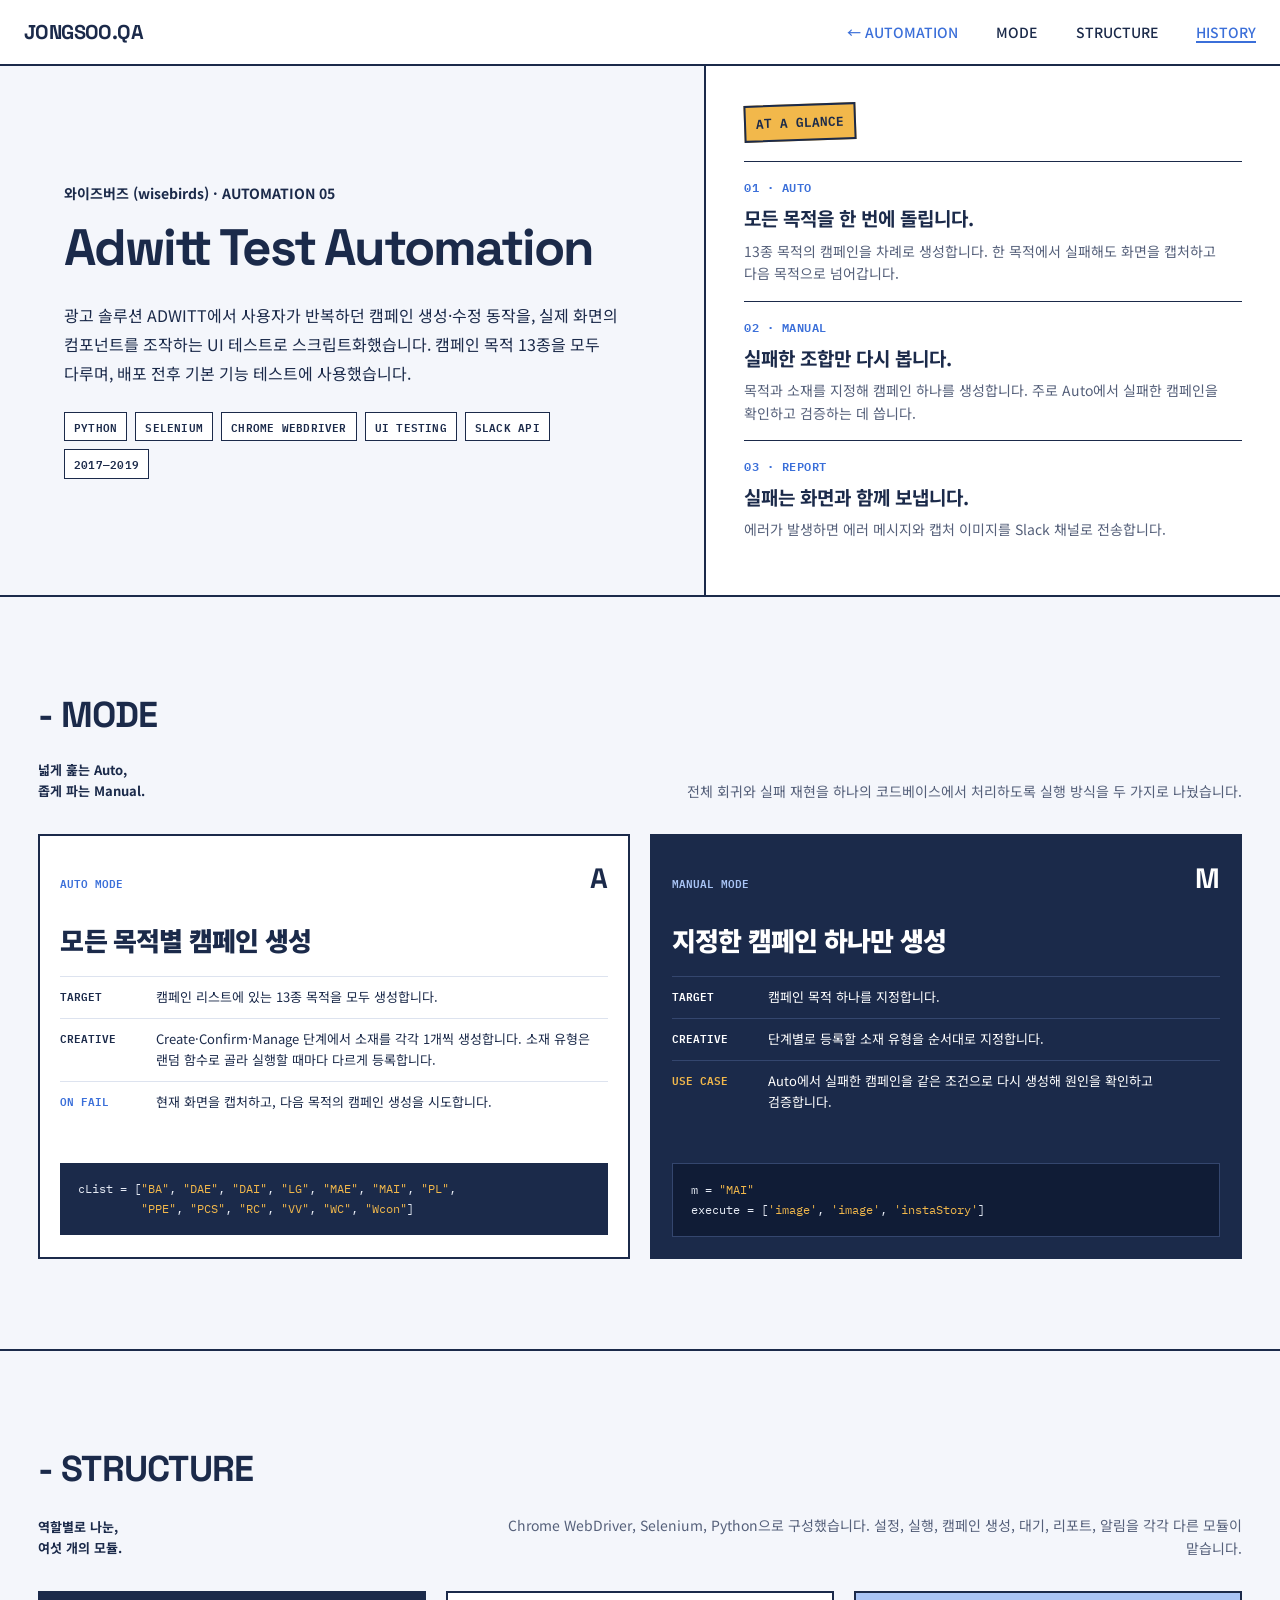
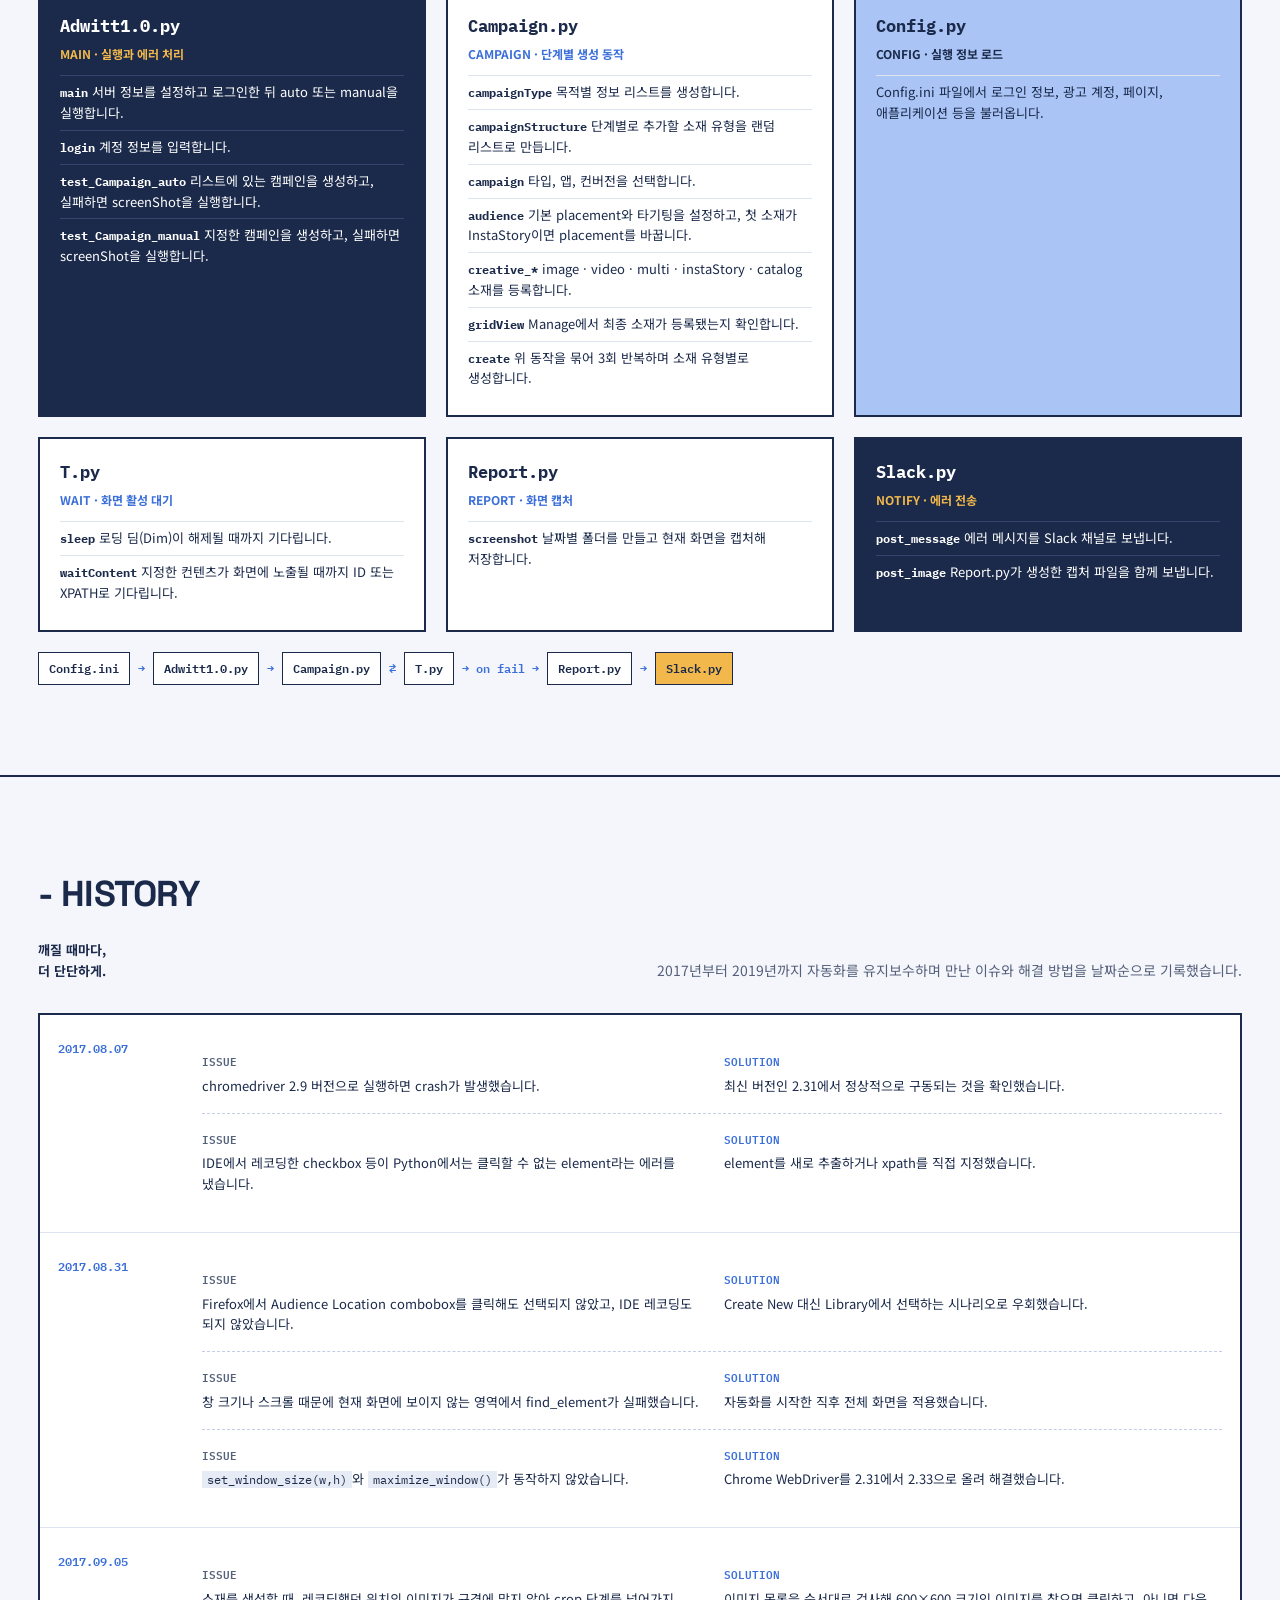
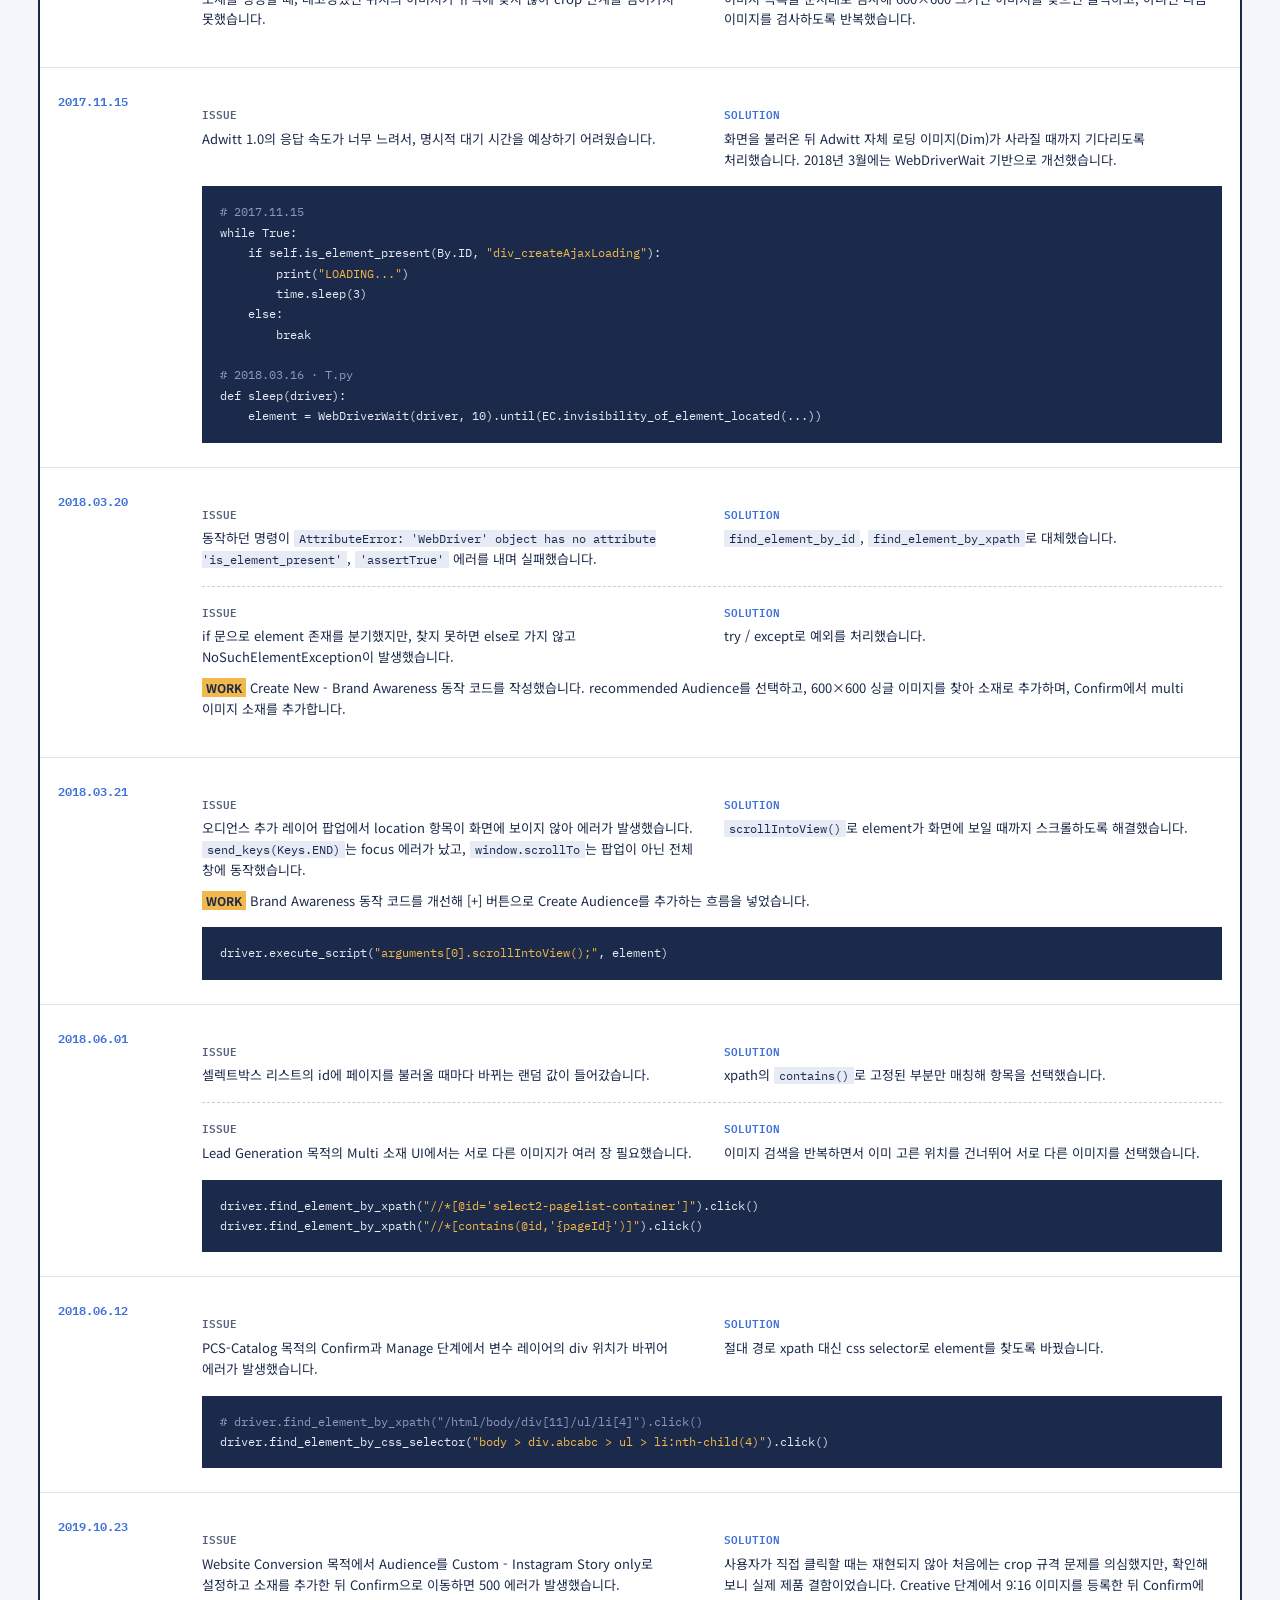
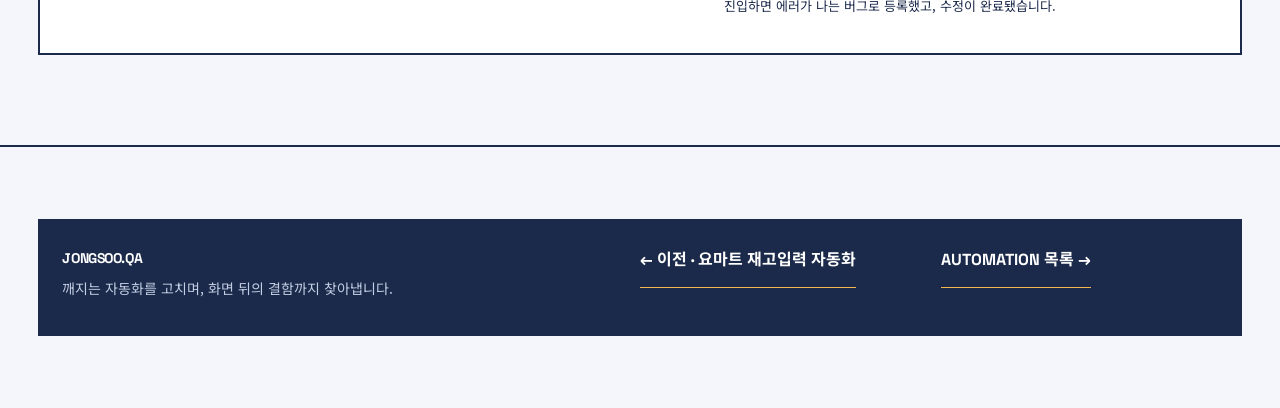
==== automation/adwitt.html @ 7de63904 "feat: 자동화 카드별 상세 문서 페이지를 추가한다 - Finda Automation, TC Generator Agent, 요마트 재고입력, Adwitt 상세 페이지를 추가한다 " ====
<!doctype html>
<html lang="ko">
<head>
  <meta charset="utf-8">
  <meta name="viewport" content="width=device-width, initial-scale=1">
  <title>Adwitt Test Automation — JONGSOO.QA</title>
  <meta name="description" content="Python과 Selenium으로 광고 솔루션 ADWITT의 목적별 캠페인 생성을 자동화한 UI 테스트">
  <link rel="preconnect" href="https://fonts.googleapis.com">
  <link rel="preconnect" href="https://fonts.gstatic.com" crossorigin>
  <link href="https://fonts.googleapis.com/css2?family=IBM+Plex+Mono:wght@500;600&family=Noto+Sans+KR:wght@400;500;700;900&family=Space+Grotesk:wght@600;700&display=swap" rel="stylesheet">
  <link rel="stylesheet" href="../css/style.css">
</head>
<body class="detail">
  <header class="topbar">
    <a class="brand" href="../index.html">JONGSOO.QA</a>
    <nav>
      <a class="back" href="../index.html#automation">← AUTOMATION</a>
      <a href="#mode">MODE</a>
      <a href="#structure">STRUCTURE</a>
      <a href="#history">HISTORY</a>
    </nav>
  </header>

  <main id="top">
    <section class="hero">
      <div class="hero-copy">
        <p class="eyebrow">와이즈버즈 (wisebirds) · AUTOMATION 05</p>
        <h1>Adwitt Test Automation</h1>
        <p class="hero-summary">
          광고 솔루션 ADWITT에서 사용자가 반복하던 캠페인 생성·수정 동작을, 실제 화면의 컴포넌트를 조작하는 UI 테스트로 스크립트화했습니다.
          캠페인 목적 13종을 모두 다루며, 배포 전후 기본 기능 테스트에 사용했습니다.
        </p>
        <ul class="chips">
          <li>PYTHON</li>
          <li>SELENIUM</li>
          <li>CHROME WEBDRIVER</li>
          <li>UI TESTING</li>
          <li>SLACK API</li>
          <li>2017—2019</li>
        </ul>
      </div>

      <aside class="why">
        <span class="tag">AT A GLANCE</span>
        <article>
          <p class="why-key">01 · AUTO</p>
          <h2>모든 목적을 한 번에 돌립니다.</h2>
          <p>13종 목적의 캠페인을 차례로 생성합니다. 한 목적에서 실패해도 화면을 캡처하고 다음 목적으로 넘어갑니다.</p>
        </article>
        <article>
          <p class="why-key">02 · MANUAL</p>
          <h2>실패한 조합만 다시 봅니다.</h2>
          <p>목적과 소재를 지정해 캠페인 하나를 생성합니다. 주로 Auto에서 실패한 캠페인을 확인하고 검증하는 데 씁니다.</p>
        </article>
        <article>
          <p class="why-key">03 · REPORT</p>
          <h2>실패는 화면과 함께 보냅니다.</h2>
          <p>에러가 발생하면 에러 메시지와 캡처 이미지를 Slack 채널로 전송합니다.</p>
        </article>
      </aside>
    </section>

    <section class="floor" id="mode">
      <div class="floor-head">
        <h2 class="floor-title">- MODE</h2>
        <p class="floor-sub">넓게 훑는 Auto,<br>좁게 파는 Manual.</p>
        <p class="floor-lead">전체 회귀와 실패 재현을 하나의 코드베이스에서 처리하도록 실행 방식을 두 가지로 나눴습니다.</p>
      </div>

      <div class="split">
        <article class="card">
          <div class="card-head"><span>AUTO MODE</span><b>A</b></div>
          <h3>모든 목적별 캠페인 생성</h3>
          <dl>
            <dt>TARGET</dt><dd>캠페인 리스트에 있는 13종 목적을 모두 생성합니다.</dd>
            <dt>CREATIVE</dt><dd>Create·Confirm·Manage 단계에서 소재를 각각 1개씩 생성합니다. 소재 유형은 랜덤 함수로 골라 실행할 때마다 다르게 등록합니다.</dd>
            <dt class="hl">ON FAIL</dt><dd>현재 화면을 캡처하고, 다음 목적의 캠페인 생성을 시도합니다.</dd>
          </dl>
<pre class="code">cList = [<span class="s">"BA"</span>, <span class="s">"DAE"</span>, <span class="s">"DAI"</span>, <span class="s">"LG"</span>, <span class="s">"MAE"</span>, <span class="s">"MAI"</span>, <span class="s">"PL"</span>,
         <span class="s">"PPE"</span>, <span class="s">"PCS"</span>, <span class="s">"RC"</span>, <span class="s">"VV"</span>, <span class="s">"WC"</span>, <span class="s">"Wcon"</span>]</pre>
        </article>

        <article class="card dark">
          <div class="card-head"><span>MANUAL MODE</span><b>M</b></div>
          <h3>지정한 캠페인 하나만 생성</h3>
          <dl>
            <dt>TARGET</dt><dd>캠페인 목적 하나를 지정합니다.</dd>
            <dt>CREATIVE</dt><dd>단계별로 등록할 소재 유형을 순서대로 지정합니다.</dd>
            <dt class="hl">USE CASE</dt><dd>Auto에서 실패한 캠페인을 같은 조건으로 다시 생성해 원인을 확인하고 검증합니다.</dd>
          </dl>
<pre class="code">m = <span class="s">"MAI"</span>
execute = [<span class="s">'image'</span>, <span class="s">'image'</span>, <span class="s">'instaStory'</span>]</pre>
        </article>
      </div>
    </section>

    <section class="floor" id="structure">
      <div class="floor-head">
        <h2 class="floor-title">- STRUCTURE</h2>
        <p class="floor-sub">역할별로 나눈,<br>여섯 개의 모듈.</p>
        <p class="floor-lead">Chrome WebDriver, Selenium, Python으로 구성했습니다. 설정, 실행, 캠페인 생성, 대기, 리포트, 알림을 각각 다른 모듈이 맡습니다.</p>
      </div>

      <div class="modules">
        <div class="module dark">
          <h3>Adwitt1.0.py</h3>
          <p class="role-line">MAIN · 실행과 에러 처리</p>
          <ul>
            <li><b>main</b> 서버 정보를 설정하고 로그인한 뒤 auto 또는 manual을 실행합니다.</li>
            <li><b>login</b> 계정 정보를 입력합니다.</li>
            <li><b>test_Campaign_auto</b> 리스트에 있는 캠페인을 생성하고, 실패하면 screenShot을 실행합니다.</li>
            <li><b>test_Campaign_manual</b> 지정한 캠페인을 생성하고, 실패하면 screenShot을 실행합니다.</li>
          </ul>
        </div>
        <div class="module">
          <h3>Campaign.py</h3>
          <p class="role-line">CAMPAIGN · 단계별 생성 동작</p>
          <ul>
            <li><b>campaignType</b> 목적별 정보 리스트를 생성합니다.</li>
            <li><b>campaignStructure</b> 단계별로 추가할 소재 유형을 랜덤 리스트로 만듭니다.</li>
            <li><b>campaign</b> 타입, 앱, 컨버전을 선택합니다.</li>
            <li><b>audience</b> 기본 placement와 타기팅을 설정하고, 첫 소재가 InstaStory이면 placement를 바꿉니다.</li>
            <li><b>creative_*</b> image · video · multi · instaStory · catalog 소재를 등록합니다.</li>
            <li><b>gridView</b> Manage에서 최종 소재가 등록됐는지 확인합니다.</li>
            <li><b>create</b> 위 동작을 묶어 3회 반복하며 소재 유형별로 생성합니다.</li>
          </ul>
        </div>
        <div class="module soft">
          <h3>Config.py</h3>
          <p class="role-line">CONFIG · 실행 정보 로드</p>
          <ul>
            <li>Config.ini 파일에서 로그인 정보, 광고 계정, 페이지, 애플리케이션 등을 불러옵니다.</li>
          </ul>
        </div>
        <div class="module">
          <h3>T.py</h3>
          <p class="role-line">WAIT · 화면 활성 대기</p>
          <ul>
            <li><b>sleep</b> 로딩 딤(Dim)이 해제될 때까지 기다립니다.</li>
            <li><b>waitContent</b> 지정한 컨텐츠가 화면에 노출될 때까지 ID 또는 XPATH로 기다립니다.</li>
          </ul>
        </div>
        <div class="module">
          <h3>Report.py</h3>
          <p class="role-line">REPORT · 화면 캡처</p>
          <ul>
            <li><b>screenshot</b> 날짜별 폴더를 만들고 현재 화면을 캡처해 저장합니다.</li>
          </ul>
        </div>
        <div class="module dark">
          <h3>Slack.py</h3>
          <p class="role-line">NOTIFY · 에러 전송</p>
          <ul>
            <li><b>post_message</b> 에러 메시지를 Slack 채널로 보냅니다.</li>
            <li><b>post_image</b> Report.py가 생성한 캡처 파일을 함께 보냅니다.</li>
          </ul>
        </div>
      </div>

      <div class="pipeline">
        <span>Config.ini</span><i>→</i>
        <span>Adwitt1.0.py</span><i>→</i>
        <span>Campaign.py</span><i>⇄</i>
        <span>T.py</span><i>→ on fail →</i>
        <span>Report.py</span><i>→</i>
        <span class="hl">Slack.py</span>
      </div>
    </section>

    <section class="floor" id="history">
      <div class="floor-head">
        <h2 class="floor-title">- HISTORY</h2>
        <p class="floor-sub">깨질 때마다,<br>더 단단하게.</p>
        <p class="floor-lead">2017년부터 2019년까지 자동화를 유지보수하며 만난 이슈와 해결 방법을 날짜순으로 기록했습니다.</p>
      </div>

      <div class="timeline">
        <div class="tl-item">
          <span class="tl-date">2017.08.07</span>
          <div>
            <dl class="qa">
              <dt>ISSUE</dt><dt class="hl">SOLUTION</dt>
              <dd>chromedriver 2.9 버전으로 실행하면 crash가 발생했습니다.</dd>
              <dd>최신 버전인 2.31에서 정상적으로 구동되는 것을 확인했습니다.</dd>
            </dl>
            <dl class="qa">
              <dt>ISSUE</dt><dt class="hl">SOLUTION</dt>
              <dd>IDE에서 레코딩한 checkbox 등이 Python에서는 클릭할 수 없는 element라는 에러를 냈습니다.</dd>
              <dd>element를 새로 추출하거나 xpath를 직접 지정했습니다.</dd>
            </dl>
          </div>
        </div>

        <div class="tl-item">
          <span class="tl-date">2017.08.31</span>
          <div>
            <dl class="qa">
              <dt>ISSUE</dt><dt class="hl">SOLUTION</dt>
              <dd>Firefox에서 Audience Location combobox를 클릭해도 선택되지 않았고, IDE 레코딩도 되지 않았습니다.</dd>
              <dd>Create New 대신 Library에서 선택하는 시나리오로 우회했습니다.</dd>
            </dl>
            <dl class="qa">
              <dt>ISSUE</dt><dt class="hl">SOLUTION</dt>
              <dd>창 크기나 스크롤 때문에 현재 화면에 보이지 않는 영역에서 find_element가 실패했습니다.</dd>
              <dd>자동화를 시작한 직후 전체 화면을 적용했습니다.</dd>
            </dl>
            <dl class="qa">
              <dt>ISSUE</dt><dt class="hl">SOLUTION</dt>
              <dd><code>set_window_size(w,h)</code>와 <code>maximize_window()</code>가 동작하지 않았습니다.</dd>
              <dd>Chrome WebDriver를 2.31에서 2.33으로 올려 해결했습니다.</dd>
            </dl>
          </div>
        </div>

        <div class="tl-item">
          <span class="tl-date">2017.09.05</span>
          <div>
            <dl class="qa">
              <dt>ISSUE</dt><dt class="hl">SOLUTION</dt>
              <dd>소재를 생성할 때, 레코딩했던 위치의 이미지가 규격에 맞지 않아 crop 단계를 넘어가지 못했습니다.</dd>
              <dd>이미지 목록을 순서대로 검사해 600×600 크기인 이미지를 찾으면 클릭하고, 아니면 다음 이미지를 검사하도록 반복했습니다.</dd>
            </dl>
          </div>
        </div>

        <div class="tl-item">
          <span class="tl-date">2017.11.15</span>
          <div>
            <dl class="qa">
              <dt>ISSUE</dt><dt class="hl">SOLUTION</dt>
              <dd>Adwitt 1.0의 응답 속도가 너무 느려서, 명시적 대기 시간을 예상하기 어려웠습니다.</dd>
              <dd>화면을 불러온 뒤 Adwitt 자체 로딩 이미지(Dim)가 사라질 때까지 기다리도록 처리했습니다. 2018년 3월에는 WebDriverWait 기반으로 개선했습니다.</dd>
            </dl>
<pre class="code"><span class="c"># 2017.11.15</span>
while True:
    if self.is_element_present(By.ID, <span class="s">"div_createAjaxLoading"</span>):
        print(<span class="s">"LOADING..."</span>)
        time.sleep(3)
    else:
        break

<span class="c"># 2018.03.16 · T.py</span>
def sleep(driver):
    element = WebDriverWait(driver, 10).until(EC.invisibility_of_element_located(...))</pre>
          </div>
        </div>

        <div class="tl-item">
          <span class="tl-date">2018.03.20</span>
          <div>
            <dl class="qa">
              <dt>ISSUE</dt><dt class="hl">SOLUTION</dt>
              <dd>동작하던 명령이 <code>AttributeError: 'WebDriver' object has no attribute 'is_element_present'</code>, <code>'assertTrue'</code> 에러를 내며 실패했습니다.</dd>
              <dd><code>find_element_by_id</code>, <code>find_element_by_xpath</code>로 대체했습니다.</dd>
            </dl>
            <dl class="qa">
              <dt>ISSUE</dt><dt class="hl">SOLUTION</dt>
              <dd>if 문으로 element 존재를 분기했지만, 찾지 못하면 else로 가지 않고 NoSuchElementException이 발생했습니다.</dd>
              <dd>try / except로 예외를 처리했습니다.</dd>
              <dd class="full"><span class="note">WORK</span> Create New - Brand Awareness 동작 코드를 작성했습니다. recommended Audience를 선택하고, 600×600 싱글 이미지를 찾아 소재로 추가하며, Confirm에서 multi 이미지 소재를 추가합니다.</dd>
            </dl>
          </div>
        </div>

        <div class="tl-item">
          <span class="tl-date">2018.03.21</span>
          <div>
            <dl class="qa">
              <dt>ISSUE</dt><dt class="hl">SOLUTION</dt>
              <dd>오디언스 추가 레이어 팝업에서 location 항목이 화면에 보이지 않아 에러가 발생했습니다. <code>send_keys(Keys.END)</code>는 focus 에러가 났고, <code>window.scrollTo</code>는 팝업이 아닌 전체 창에 동작했습니다.</dd>
              <dd><code>scrollIntoView()</code>로 element가 화면에 보일 때까지 스크롤하도록 해결했습니다.</dd>
              <dd class="full"><span class="note">WORK</span> Brand Awareness 동작 코드를 개선해 [+] 버튼으로 Create Audience를 추가하는 흐름을 넣었습니다.</dd>
            </dl>
<pre class="code">driver.execute_script(<span class="s">"arguments[0].scrollIntoView();"</span>, element)</pre>
          </div>
        </div>

        <div class="tl-item">
          <span class="tl-date">2018.06.01</span>
          <div>
            <dl class="qa">
              <dt>ISSUE</dt><dt class="hl">SOLUTION</dt>
              <dd>셀렉트박스 리스트의 id에 페이지를 불러올 때마다 바뀌는 랜덤 값이 들어갔습니다.</dd>
              <dd>xpath의 <code>contains()</code>로 고정된 부분만 매칭해 항목을 선택했습니다.</dd>
            </dl>
            <dl class="qa">
              <dt>ISSUE</dt><dt class="hl">SOLUTION</dt>
              <dd>Lead Generation 목적의 Multi 소재 UI에서는 서로 다른 이미지가 여러 장 필요했습니다.</dd>
              <dd>이미지 검색을 반복하면서 이미 고른 위치를 건너뛰어 서로 다른 이미지를 선택했습니다.</dd>
            </dl>
<pre class="code">driver.find_element_by_xpath(<span class="s">"//*[@id='select2-pagelist-container']"</span>).click()
driver.find_element_by_xpath(<span class="s">"//*[contains(@id,'{pageId}')]"</span>).click()</pre>
          </div>
        </div>

        <div class="tl-item">
          <span class="tl-date">2018.06.12</span>
          <div>
            <dl class="qa">
              <dt>ISSUE</dt><dt class="hl">SOLUTION</dt>
              <dd>PCS-Catalog 목적의 Confirm과 Manage 단계에서 변수 레이어의 div 위치가 바뀌어 에러가 발생했습니다.</dd>
              <dd>절대 경로 xpath 대신 css selector로 element를 찾도록 바꿨습니다.</dd>
            </dl>
<pre class="code"><span class="c"># driver.find_element_by_xpath("/html/body/div[11]/ul/li[4]").click()</span>
driver.find_element_by_css_selector(<span class="s">"body > div.abcabc > ul > li:nth-child(4)"</span>).click()</pre>
          </div>
        </div>

        <div class="tl-item">
          <span class="tl-date">2019.10.23</span>
          <div>
            <dl class="qa">
              <dt>ISSUE</dt><dt class="hl">SOLUTION</dt>
              <dd>Website Conversion 목적에서 Audience를 Custom - Instagram Story only로 설정하고 소재를 추가한 뒤 Confirm으로 이동하면 500 에러가 발생했습니다.</dd>
              <dd>사용자가 직접 클릭할 때는 재현되지 않아 처음에는 crop 규격 문제를 의심했지만, 확인해 보니 실제 제품 결함이었습니다. Creative 단계에서 9:16 이미지를 등록한 뒤 Confirm에 진입하면 에러가 나는 버그로 등록했고, 수정이 완료됐습니다.</dd>
            </dl>
          </div>
        </div>
      </div>
    </section>

    <footer class="contact">
      <div>
        <p class="brand">JONGSOO.QA</p>
        <p>깨지는 자동화를 고치며, 화면 뒤의 결함까지 찾아냅니다.</p>
      </div>
      <a href="./yomart-stock.html">← 이전 · 요마트 재고입력 자동화</a>
      <a href="../index.html#automation">AUTOMATION 목록 →</a>
    </footer>
  </main>

  <script src="../js/main.js"></script>
</body>
</html>
---- css/style.css ----
:root {
  --paper: #f4f6fb;
  --ink: #1b2a4a;
  --sub: #55607a;
  --rule: #1b2a4a;
  --blue: #3b6fd9;
  --accent: #f2b84b;
  --accent-soft: #a9c4f5;
  --white: #fff;
  --display: "Space Grotesk", "Noto Sans KR", sans-serif;
  --mono: "IBM Plex Mono", ui-monospace, monospace;
}

* { box-sizing: border-box; }
html { scroll-behavior: smooth; }
body {
  margin: 0;
  background: var(--paper);
  color: var(--ink);
  font-family: "Noto Sans KR", sans-serif;
  line-height: 1.6;
  word-break: keep-all;
}
a { color: inherit; text-decoration: none; }
section[id], aside[id], footer[id] { scroll-margin-top: 80px; }

/* top bar */
.topbar {
  position: sticky; top: 0; z-index: 10;
  display: flex; justify-content: space-between; align-items: center; gap: 16px;
  padding: 16px 24px;
  background: var(--white);
  border-bottom: 2px solid var(--rule);
}
.brand { font-family: var(--display); font-weight: 700; font-size: 20px; letter-spacing: -0.03em; white-space: nowrap; }
.topbar nav { display: flex; flex-wrap: wrap; gap: 10px clamp(18px, 3vw, 44px); font-size: 14px; font-weight: 500; }
.topbar nav a.active { box-shadow: inset 0 -2px 0 var(--blue); color: var(--blue); }

/* hero */
.hero { display: grid; grid-template-columns: 1.1fr 0.9fr; border-bottom: 2px solid var(--rule); }
.hero-copy { padding: clamp(28px, 5vw, 64px); display: flex; flex-direction: column; justify-content: center; }
.eyebrow { margin: 0 0 14px; font-weight: 700; font-size: 14px; }
h1 {
  margin: 0;
  font-family: var(--display);
  font-weight: 900;
  font-size: clamp(40px, 4.6vw, 66px);
  line-height: 1.15;
  letter-spacing: -0.04em;
}
.hero-summary { margin: 24px 0 0; font-size: 16px; line-height: 1.8; }
.chips { display: flex; flex-wrap: wrap; gap: 8px; max-width: 560px; margin: 24px 0 0; padding: 0; list-style: none; }
.chips li {
  padding: 5px 9px;
  border: 1.5px solid var(--rule);
  background: var(--white);
  font-family: var(--mono); font-size: 11px; font-weight: 600; letter-spacing: 0.02em;
}

.why { border-left: 2px solid var(--rule); background: var(--white); padding: clamp(24px, 3vw, 40px); }
.tag {
  display: inline-block; margin-bottom: 20px; padding: 6px 10px;
  background: var(--accent); border: 2px solid var(--rule);
  font-family: var(--mono); font-weight: 600; font-size: 13px;
  transform: rotate(-2deg);
}
.why article { padding: 16px 0; border-top: 1.5px solid var(--rule); }
.why-key { margin: 0 0 6px; color: var(--blue); font-family: var(--mono); font-size: 12px; font-weight: 600; letter-spacing: 0.04em; }
.why h2 { margin: 0 0 6px; font-size: 19px; font-weight: 700; }
.why article p:last-child { margin: 0; color: var(--sub); font-size: 14px; }

/* floors */
.floor { padding: clamp(48px, 7vw, 96px) clamp(20px, 3vw, 40px); border-bottom: 2px solid var(--rule); }
.floor-head { display: grid; grid-template-columns: 1fr 2fr; gap: 8px 24px; margin-bottom: 32px; align-items: end; }
.floor-title { grid-column: 1 / -1; margin: 0 0 8px; font-family: var(--display); font-weight: 700; font-size: clamp(26px, 3vw, 36px); letter-spacing: -0.02em; }
.floor-sub { margin: 0; font-size: 13px; font-weight: 700; }
.floor-lead { margin: 0; color: var(--sub); font-size: 14px; text-align: right; }

/* journey table */
.journey { border: 2px solid var(--rule); background: var(--white); }
.journey .row {
  display: grid;
  grid-template-columns: 140px 1.5fr 1fr 1.5fr 120px;
  gap: 20px; align-items: center;
  padding: 22px 18px;
  border-top: 1.5px solid #dde3ef;
}
.journey .row.head { border-top: 0; padding: 12px 18px; font-family: var(--mono); font-size: 11px; font-weight: 600; border-bottom: 2px solid var(--rule); }
.journey .row.dark { background: var(--ink); color: var(--white); }
.journey .row.soft { background: var(--accent-soft); }
.stage { color: var(--blue); }
.journey .row.dark .stage { color: var(--accent-soft); }
.journey .row.soft .stage { color: var(--ink); }
.stage, .term { font-family: var(--mono); font-size: 11px; font-weight: 600; }
.term { text-align: right; }
.journey h3 { margin: 0 0 6px; font-size: 18px; }
.journey .row p { margin: 0; font-size: 13px; color: var(--sub); }
.journey .row.dark p { color: #c3cde3; }
.journey .row.soft p { color: var(--ink); }
.role { font-size: 13px; font-weight: 700; }
.result { margin: 0; padding: 0; list-style: none; font-size: 13px; font-weight: 500; }
.result li { margin: 3px 0; }
.result li::before { content: "- "; }
mark { background: var(--accent); color: var(--ink); padding: 0 4px; font-weight: 700; }

/* cards */
.cards { display: grid; grid-template-columns: repeat(3, 1fr); gap: 20px; }
.card {
  display: flex; flex-direction: column;
  border: 2px solid var(--rule); background: var(--white);
  padding: 20px;
}
.card.dark { background: var(--ink); color: var(--white); }
.card-head span { color: var(--blue); }
.card.dark .card-head span { color: var(--accent-soft); }
.card-head { display: flex; justify-content: space-between; align-items: baseline; font-family: var(--mono); font-size: 11px; font-weight: 600; }
.card-head b { font-family: var(--display); font-size: 28px; }
.card h3 { margin: 18px 0 16px; font-size: 26px; font-weight: 900; letter-spacing: -0.03em; }
.card dl { display: grid; grid-template-columns: 96px 1fr; margin: 0 0 24px; }
.card dt, .card dd { margin: 0; padding: 10px 0; border-top: 1px solid #dde3ef; font-size: 13px; }
.card.dark dt, .card.dark dd { border-color: #34466e; }
.card dt { font-family: var(--mono); font-size: 11px; font-weight: 600; }
.card dt.hl { color: var(--blue); }
.card.dark dt.hl { color: var(--accent); }
.card-foot { margin-top: auto; font-size: 13px; font-weight: 700; color: var(--sub); }
a.card-foot { color: var(--blue); }
.card.dark .card-foot { color: var(--accent); }

/* tools */
.tools { display: grid; grid-template-columns: repeat(4, 1fr); border: 2px solid var(--rule); }
.tools > div { padding: 22px 18px; background: var(--white); }
.tools > div + div { border-left: 1.5px solid var(--rule); }
.tools .soft { background: var(--accent-soft); }
.tools .dark { background: var(--ink); color: var(--white); }
.tools .dark h4 { color: var(--accent); }
.tools .soft h4 { color: var(--ink); }
.tools h4 { color: var(--blue); margin: 0 0 18px; font-family: var(--mono); font-size: 12px; }
.tools p { margin: 0; font-size: 14px; }

/* contact */
.contact {
  display: grid; grid-template-columns: 2fr 1fr 1fr; gap: 24px; align-items: start;
  margin: clamp(40px, 6vw, 72px) clamp(20px, 3vw, 40px);
  padding: 28px 24px;
  background: var(--ink); color: var(--white);
}
.contact p { margin: 0 0 8px; font-size: 14px; color: #c3cde3; }
.contact .brand { color: var(--white); }
.contact a { font-family: var(--display); font-weight: 700; padding-bottom: 14px; border-bottom: 1.5px solid var(--accent); justify-self: start; }

/* responsive */
@media (max-width: 1000px) {
  .topbar { flex-wrap: wrap; padding: 12px 16px; }
  .topbar nav { gap: 6px 16px; font-size: 13px; }
  .hero-summary br { display: none; }
  .hero { grid-template-columns: 1fr; }
  .why { border-left: 0; border-top: 2px solid var(--rule); }
  .journey .row { grid-template-columns: 1fr; gap: 8px; }
  .journey .row.head { display: none; }
  .term { text-align: left; }
  .cards, .tools { grid-template-columns: 1fr; }
  .tools > div + div { border-left: 0; border-top: 1.5px solid var(--rule); }
  .floor-head { grid-template-columns: 1fr; }
  .floor-lead { text-align: left; }
  .contact { grid-template-columns: 1fr; }
}

/* ===== detail pages ===== */
.topbar nav a.back { color: var(--blue); }
.detail .hero h1 { font-size: clamp(36px, 4vw, 58px); }

.flow { display: grid; grid-template-columns: repeat(3, 1fr); border: 2px solid var(--rule); background: var(--white); }
.flow-step { position: relative; padding: 24px 22px; }
.flow-step + .flow-step { border-left: 1.5px solid var(--rule); }
.flow-step + .flow-step::before {
  content: "→"; position: absolute; left: -15px; top: 22px;
  width: 28px; height: 28px; display: grid; place-items: center;
  background: var(--accent); border: 2px solid var(--rule); border-radius: 50%;
  font-weight: 700; font-size: 14px;
}
.flow-step.dark { background: var(--ink); color: var(--white); }
.flow-step.soft { background: var(--accent-soft); }
.step-key { margin: 0 0 8px; color: var(--blue); font-family: var(--mono); font-size: 11px; font-weight: 600; }
.flow-step.dark .step-key { color: var(--accent); }
.flow-step.soft .step-key { color: var(--ink); }
.flow-step h3 { margin: 0 0 8px; font-size: 20px; font-weight: 900; letter-spacing: -0.02em; }
.flow-step p { margin: 0; font-size: 13px; }
.flow-step small { display: block; margin-top: 12px; font-family: var(--mono); font-size: 11px; opacity: 0.75; }

.spec { border: 2px solid var(--rule); background: var(--white); }
.spec + .spec, .spec + .sub-title { margin-top: 28px; }
.spec .row { display: grid; grid-template-columns: var(--cols, 180px 160px 1fr); gap: 20px; padding: 16px 18px; border-top: 1.5px solid #dde3ef; font-size: 13px; align-items: start; }
.spec .row.head { border-top: 0; padding: 12px 18px; border-bottom: 2px solid var(--rule); font-family: var(--mono); font-size: 11px; font-weight: 600; }
.spec .row b { font-family: var(--mono); font-size: 13px; }
.spec .row p { margin: 0; }
.spec .row p + p { margin-top: 6px; }
.sub-title { margin: 0 0 12px; font-family: var(--mono); font-size: 12px; font-weight: 600; color: var(--blue); }
code { padding: 1px 5px; background: #e6ebf5; font-family: var(--mono); font-size: 12px; }

.checks { margin: 0; padding: 0; list-style: none; counter-reset: chk; border: 2px solid var(--rule); background: var(--white); }
.checks li { counter-increment: chk; display: grid; grid-template-columns: 56px 1fr 1.1fr; gap: 20px; padding: 18px; border-top: 1.5px solid #dde3ef; align-items: start; font-size: 13px; }
.checks li:first-child { border-top: 0; }
.checks li::before { content: counter(chk, decimal-leading-zero); font-family: var(--display); font-weight: 700; font-size: 24px; color: var(--blue); line-height: 1; }
.checks h3 { margin: 0 0 4px; font-size: 15px; }
.checks p { margin: 0; color: var(--sub); }
.checks .fail { align-self: center; padding: 8px 10px; border: 1.5px dashed var(--rule); font-size: 12px; }
.checks .fail.ok { border-style: solid; background: var(--accent-soft); }

.split { display: grid; grid-template-columns: 1fr 1fr; gap: 20px; }

.msg { border: 2px solid var(--rule); background: var(--white); padding: 18px 20px; border-left-width: 8px; }
.msg.fail { border-left-color: var(--accent); }
.msg.ok { border-left-color: var(--blue); }
.msg-head { margin: 0 0 10px; font-family: var(--mono); font-size: 11px; font-weight: 600; color: var(--sub); }
.msg p { margin: 0; font-size: 15px; font-weight: 700; }
.msg .link { display: inline-block; margin-top: 8px; color: var(--blue); font-size: 13px; font-weight: 500; text-decoration: underline; }

pre.code {
  margin: 16px 0 0; padding: 16px 18px; overflow-x: auto;
  background: var(--ink); color: #e6ebf5;
  font-family: var(--mono); font-size: 12px; line-height: 1.7;
}
pre.code .c { color: #8b9abb; }
pre.code .s { color: var(--accent); }

.modules { display: grid; grid-template-columns: repeat(3, 1fr); gap: 20px; }
.module { border: 2px solid var(--rule); background: var(--white); padding: 20px; }
.module.dark { background: var(--ink); color: var(--white); }
.module.soft { background: var(--accent-soft); }
.module h3 { margin: 0 0 4px; font-family: var(--mono); font-size: 17px; }
.module .role-line { margin: 0 0 12px; font-size: 12px; font-weight: 700; color: var(--blue); }
.module.dark .role-line { color: var(--accent); }
.module.soft .role-line { color: var(--ink); }
.module ul { margin: 0; padding: 0; list-style: none; font-size: 13px; }
.module li { padding: 6px 0; border-top: 1px solid #dde3ef; }
.module.dark li { border-color: #34466e; }
.module li b { font-family: var(--mono); font-size: 12px; }

.pipeline { display: flex; flex-wrap: wrap; align-items: center; gap: 8px; margin-top: 20px; font-family: var(--mono); font-size: 12px; font-weight: 600; }
.pipeline span { padding: 6px 10px; border: 1.5px solid var(--rule); background: var(--white); }
.pipeline span.hl { background: var(--accent); }
.pipeline i { font-style: normal; color: var(--blue); }

.timeline { border: 2px solid var(--rule); background: var(--white); }
.tl-item { display: grid; grid-template-columns: 120px 1fr; gap: 24px; padding: 24px 18px; border-top: 1.5px solid #dde3ef; }
.tl-item:first-child { border-top: 0; }
.tl-date { font-family: var(--mono); font-size: 12px; font-weight: 600; color: var(--blue); }
.qa { display: grid; grid-template-columns: 1fr 1fr; gap: 6px 24px; font-size: 13px; }
.qa + .qa { margin-top: 16px; padding-top: 16px; border-top: 1px dashed #c3cde3; }
.qa dt { font-family: var(--mono); font-size: 11px; font-weight: 600; color: var(--sub); }
.qa dt.hl { color: var(--blue); }
.qa dd { margin: 0; }
.qa .full { grid-column: 1 / -1; }
.note { display: inline-block; margin-top: 4px; padding: 0 4px; background: var(--accent); font-weight: 700; font-size: 12px; }

.contact .pager { display: grid; gap: 4px; }

@media (max-width: 1000px) {
  .flow, .modules, .split, .qa { grid-template-columns: 1fr; }
  .flow-step + .flow-step { border-left: 0; border-top: 1.5px solid var(--rule); }
  .flow-step + .flow-step::before { content: "↓"; left: 20px; top: -15px; }
  .spec .row, .checks li, .tl-item { grid-template-columns: 1fr; gap: 8px; }
  .spec .row.head { display: none; }
}

/* card links */
.card-foot a { color: var(--blue); }
.card.dark .card-foot a { color: var(--accent); }
.card.dark pre.code { background: #101c36; border: 1.5px solid #34466e; }
code { overflow-wrap: anywhere; }

/* architecture diagram */
.arch { display: grid; gap: 0; border: 2px solid var(--rule); background: var(--white); padding: 24px; }
.arch-row { display: grid; grid-template-columns: repeat(var(--n, 1), 1fr); gap: 16px; }
.arch-down { text-align: center; color: var(--blue); font-weight: 700; line-height: 1; padding: 8px 0; }
.arch-node { border: 1.5px solid var(--rule); background: var(--white); padding: 12px 14px; text-align: center; }
.arch-node b { display: block; font-size: 14px; }
.arch-node span { display: block; margin-top: 2px; color: var(--sub); font-size: 12px; }
.arch-node.hl { background: var(--accent-soft); }
.arch-node.dark { background: var(--ink); color: var(--white); }
.arch-node.dark span { color: #c3cde3; }
.arch-group { border: 2px solid var(--rule); background: var(--paper); padding: 14px 16px 16px; }
.arch-group > .label { margin: 0 0 12px; font-family: var(--mono); font-size: 12px; font-weight: 600; }
.arch-group .arch-row + .arch-row { margin-top: 16px; }
.arch-title { margin: 0 0 16px; font-size: 14px; font-weight: 700; }

.module h3.ko { font-family: inherit; font-size: 18px; font-weight: 900; letter-spacing: -0.02em; }
.checks li.gate { background: var(--accent); }
.checks li.gate::before { color: var(--ink); }
.checks li.gate p { color: var(--ink); }
.checks .fail.gate { border-style: solid; background: var(--ink); color: var(--white); }

.stats { display: grid; grid-template-columns: repeat(2, 1fr); gap: 20px; margin-bottom: 28px; }
.stat { border: 2px solid var(--rule); background: var(--white); padding: 22px 20px; }
.stat.dark { background: var(--ink); color: var(--white); }
.stat .why-key { margin-bottom: 10px; }
.stat.dark .why-key { color: var(--accent); }
.stat strong { display: block; font-family: var(--display); font-size: clamp(32px, 4vw, 48px); letter-spacing: -0.03em; line-height: 1.1; }
.stat p { margin: 8px 0 0; font-size: 13px; color: var(--sub); }
.stat.dark p { color: #c3cde3; }

.tags { display: flex; flex-wrap: wrap; gap: 6px; margin: 10px 0 0; padding: 0; list-style: none; }
.tags li { padding: 3px 8px; border: 1.5px solid var(--rule); background: var(--white); font-family: var(--mono); font-size: 11px; font-weight: 600; color: var(--ink); }
.tags.soft li { background: var(--accent-soft); }

@media (max-width: 1000px) {
  .arch-row, .stats { grid-template-columns: 1fr; }
}
.module.dark .tags li { border-color: var(--rule); }

/* highlighted card links */
.card-foot a, .card.dark .card-foot a {
  display: inline-block; margin-left: 2px; padding: 1px 8px;
  background: var(--accent); color: var(--ink);
  border: 1.5px solid var(--rule);
  transition: background 0.15s, color 0.15s;
}
.card-foot a:hover, .card.dark .card-foot a:hover { background: var(--blue); color: var(--white); }
.card.dark .card-foot a { border-color: var(--accent); }
.card.dark .card-foot a:hover { border-color: var(--blue); }
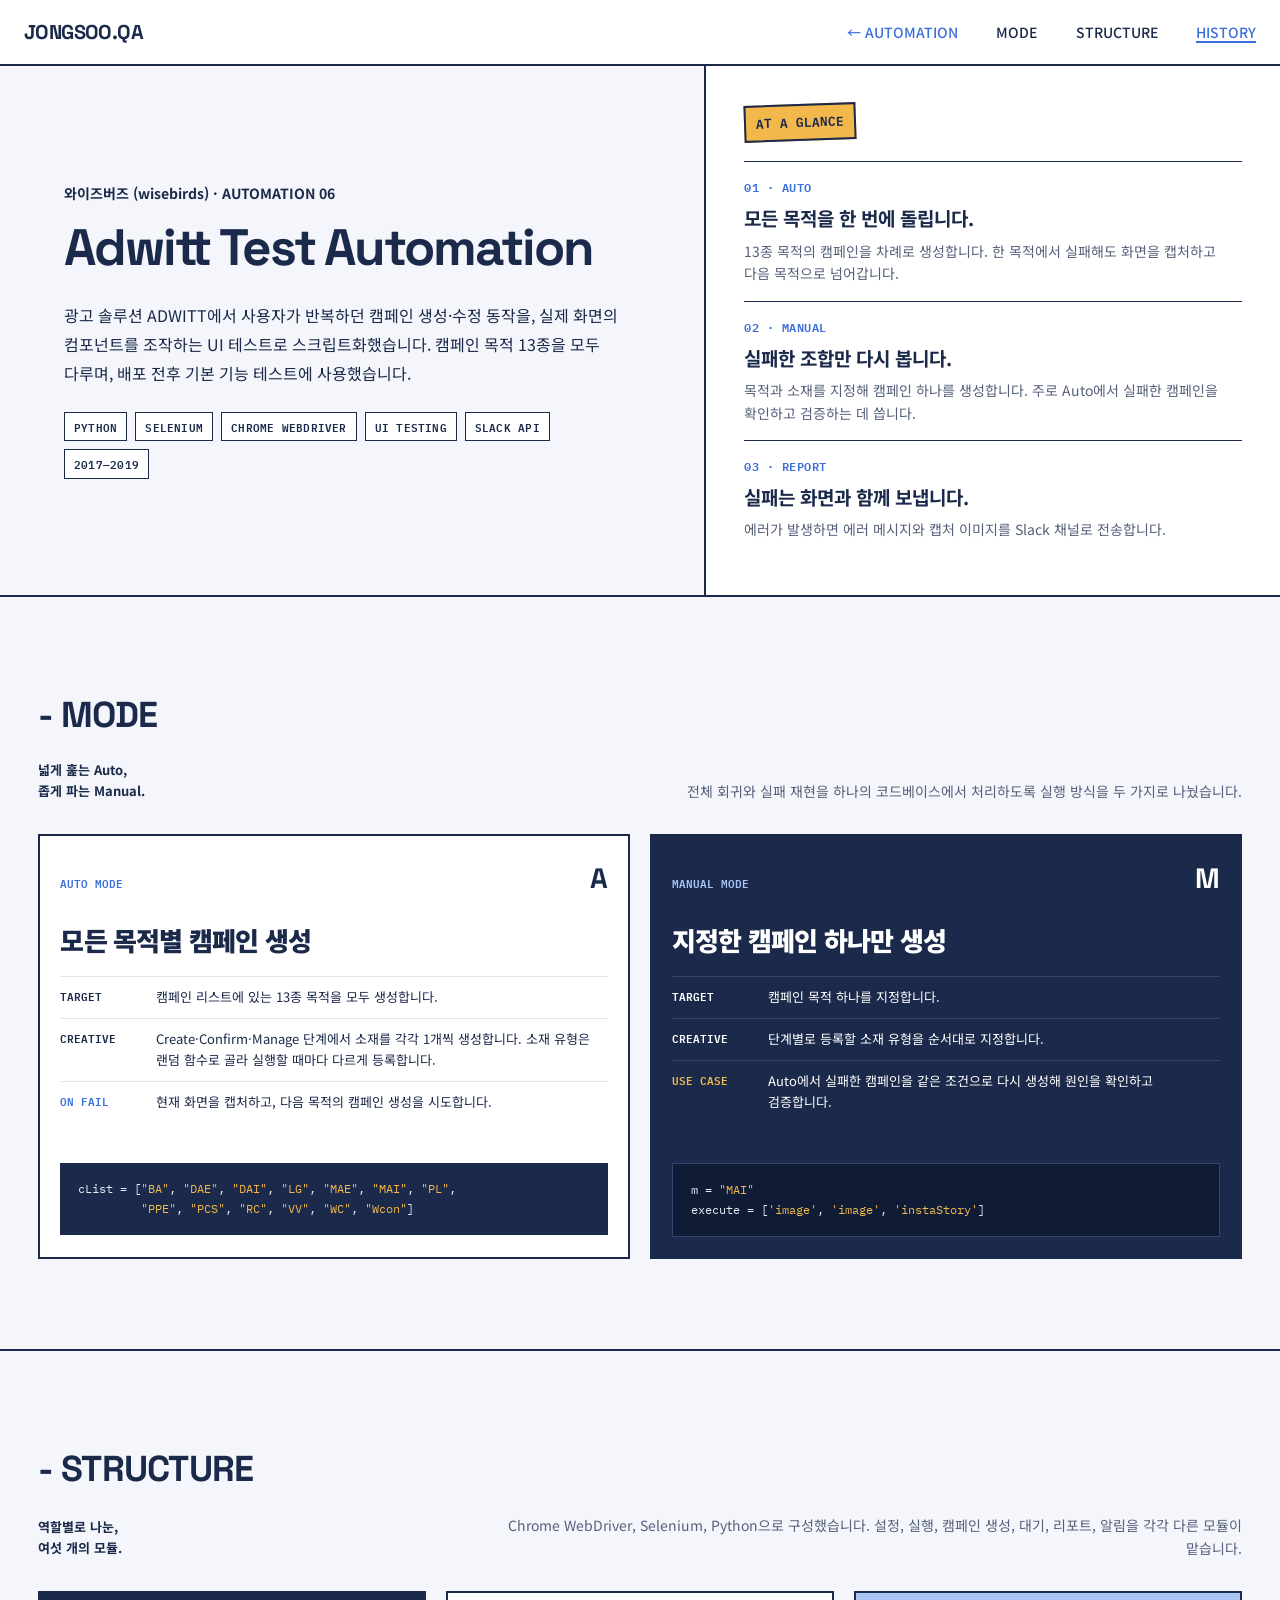
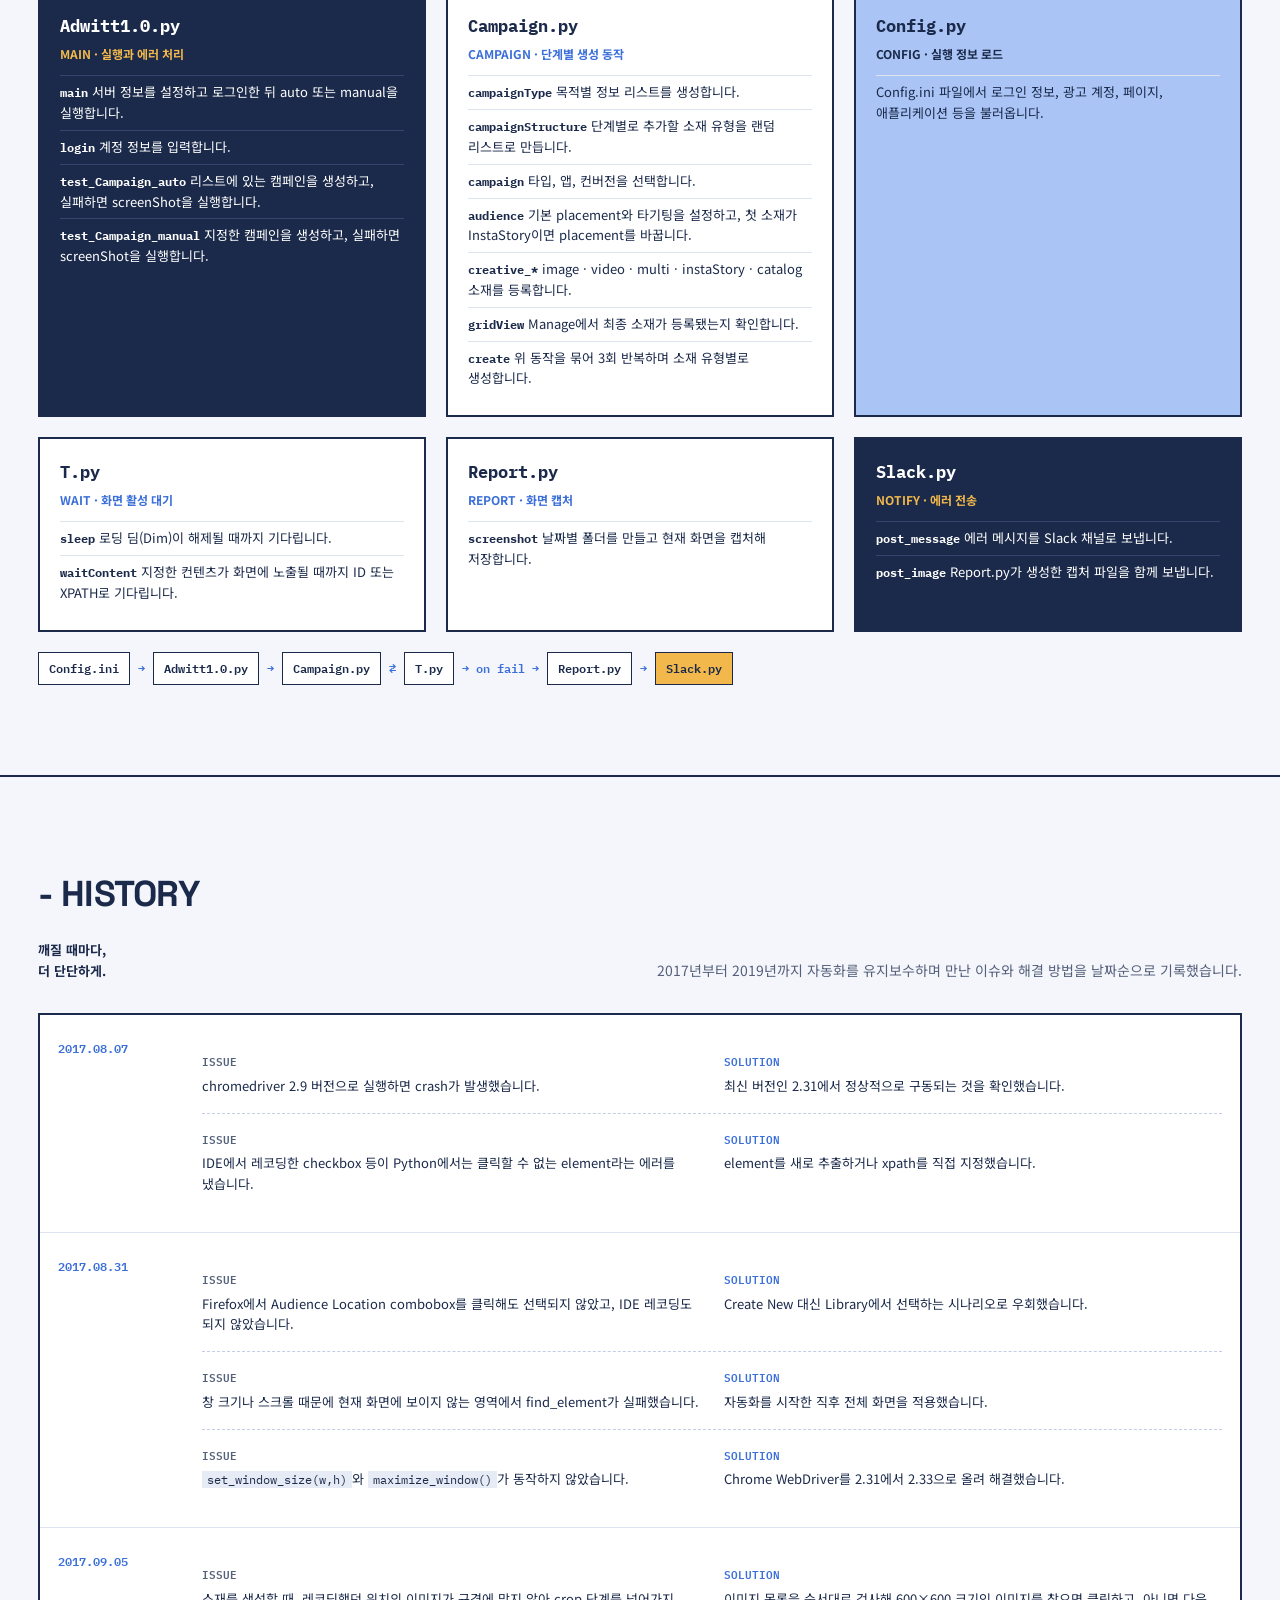
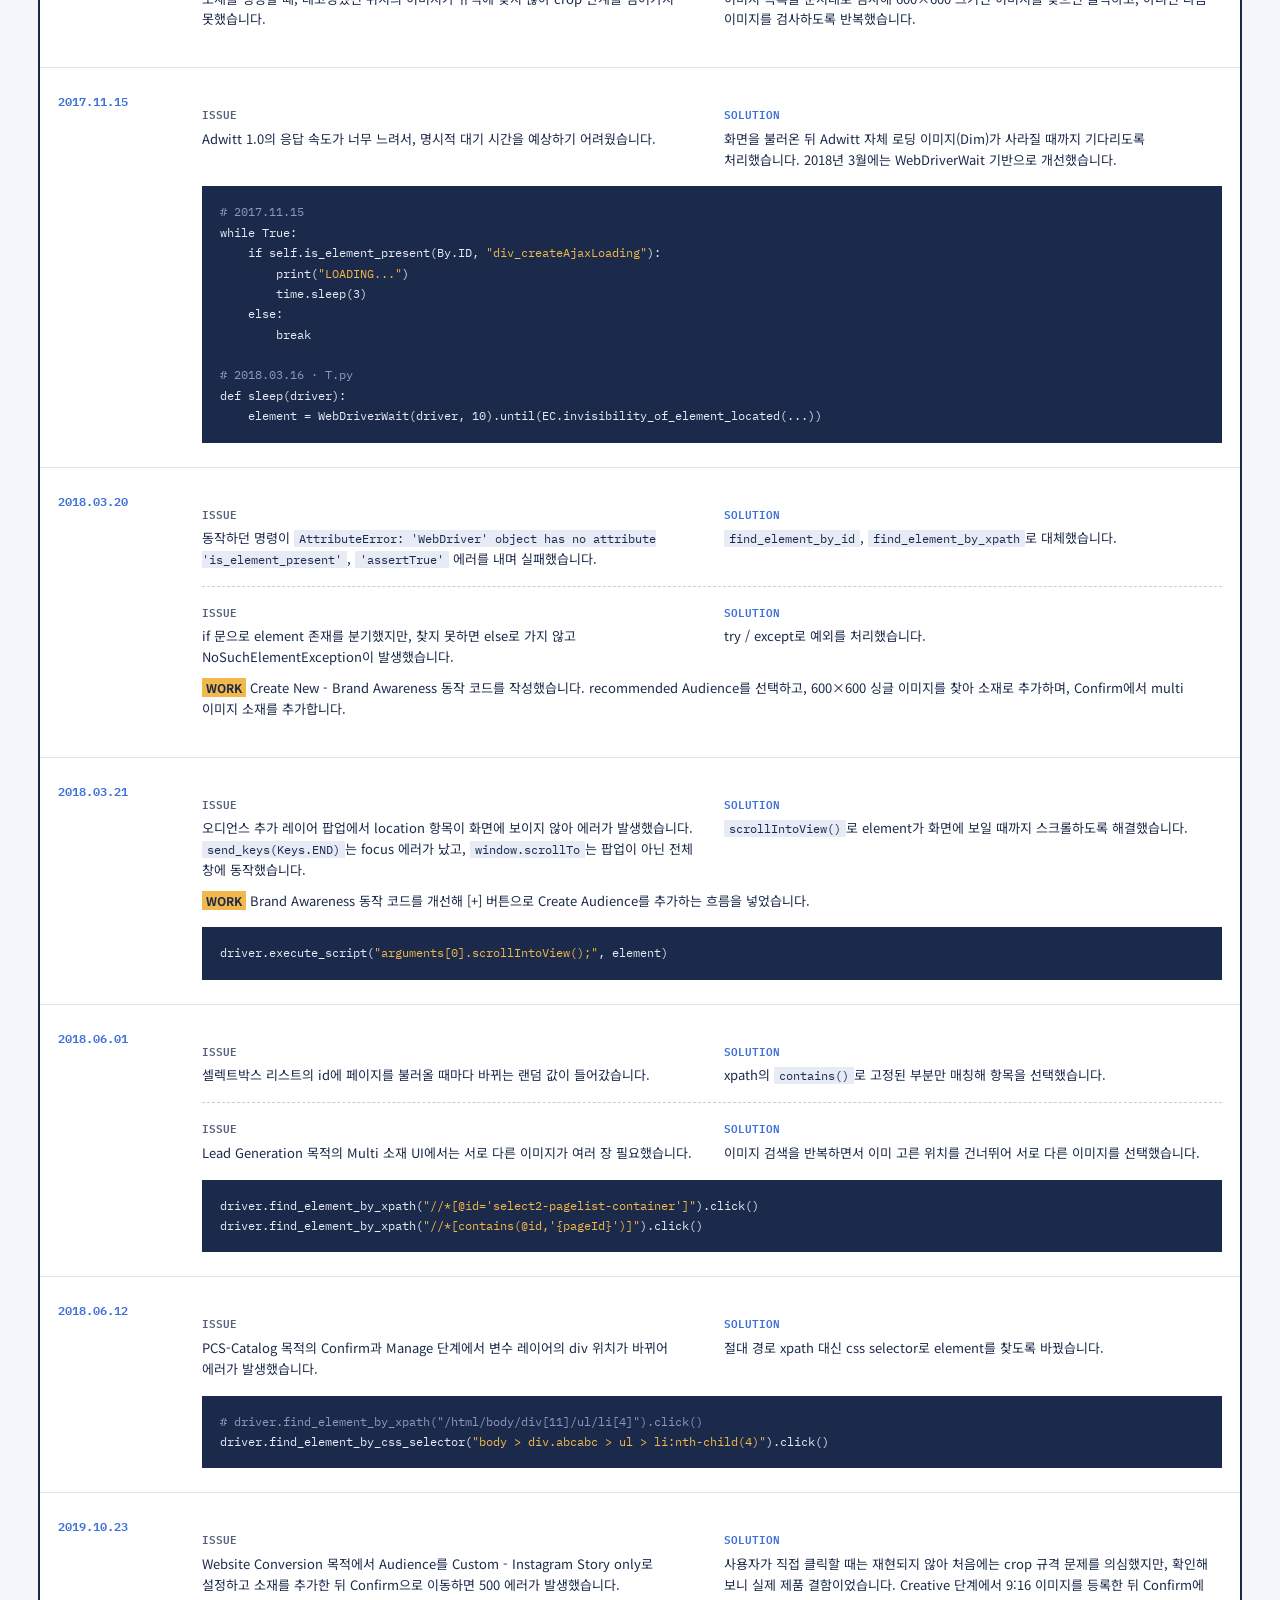
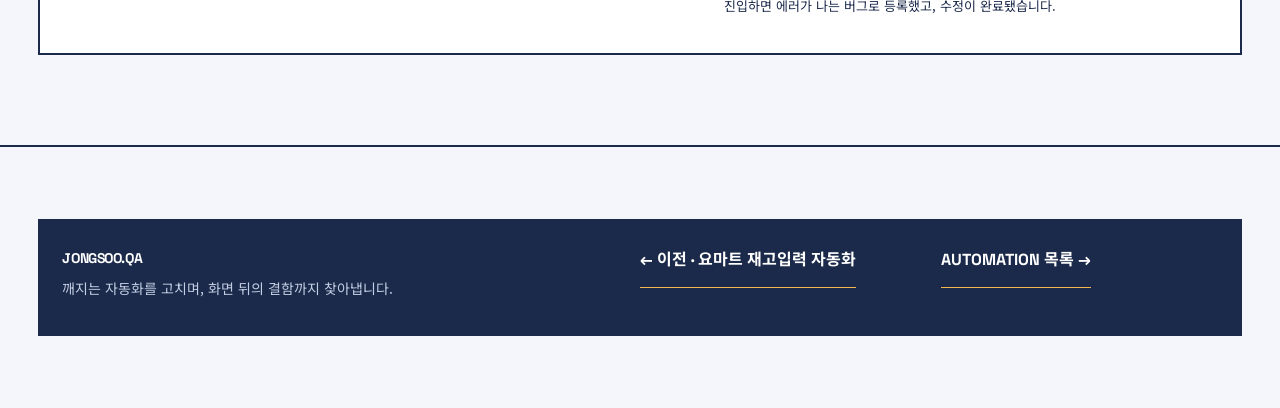
==== commit 3ee607b1: "feat: AUTOMATION에 Incident Dashboard 카드와 상세 문서를 추가한다 - Incident Dashboard 카드를 02번으로 추가하고 나머지 카드 번호·색" ====
--- a/automation/adwitt.html
+++ b/automation/adwitt.html
@@ -24,7 +24,7 @@
   <main id="top">
     <section class="hero">
       <div class="hero-copy">
-        <p class="eyebrow">와이즈버즈 (wisebirds) · AUTOMATION 05</p>
+        <p class="eyebrow">와이즈버즈 (wisebirds) · AUTOMATION 06</p>
         <h1>Adwitt Test Automation</h1>
         <p class="hero-summary">
           광고 솔루션 ADWITT에서 사용자가 반복하던 캠페인 생성·수정 동작을, 실제 화면의 컴포넌트를 조작하는 UI 테스트로 스크립트화했습니다.
--- a/css/style.css
+++ b/css/style.css
@@ -318,3 +318,8 @@
 .card-foot a:hover, .card.dark .card-foot a:hover { background: var(--blue); color: var(--white); }
 .card.dark .card-foot a { border-color: var(--accent); }
 .card.dark .card-foot a:hover { border-color: var(--blue); }
+
+/* 상세 문서의 화면 캡처 */
+.shot { margin: 24px 0 0; border: 2px solid var(--rule); background: var(--white); }
+.shot img { display: block; width: 100%; height: auto; }
+.shot figcaption { padding: 10px 14px; border-top: 1.5px solid var(--rule); font-family: var(--mono); font-size: 12px; color: var(--sub); }
